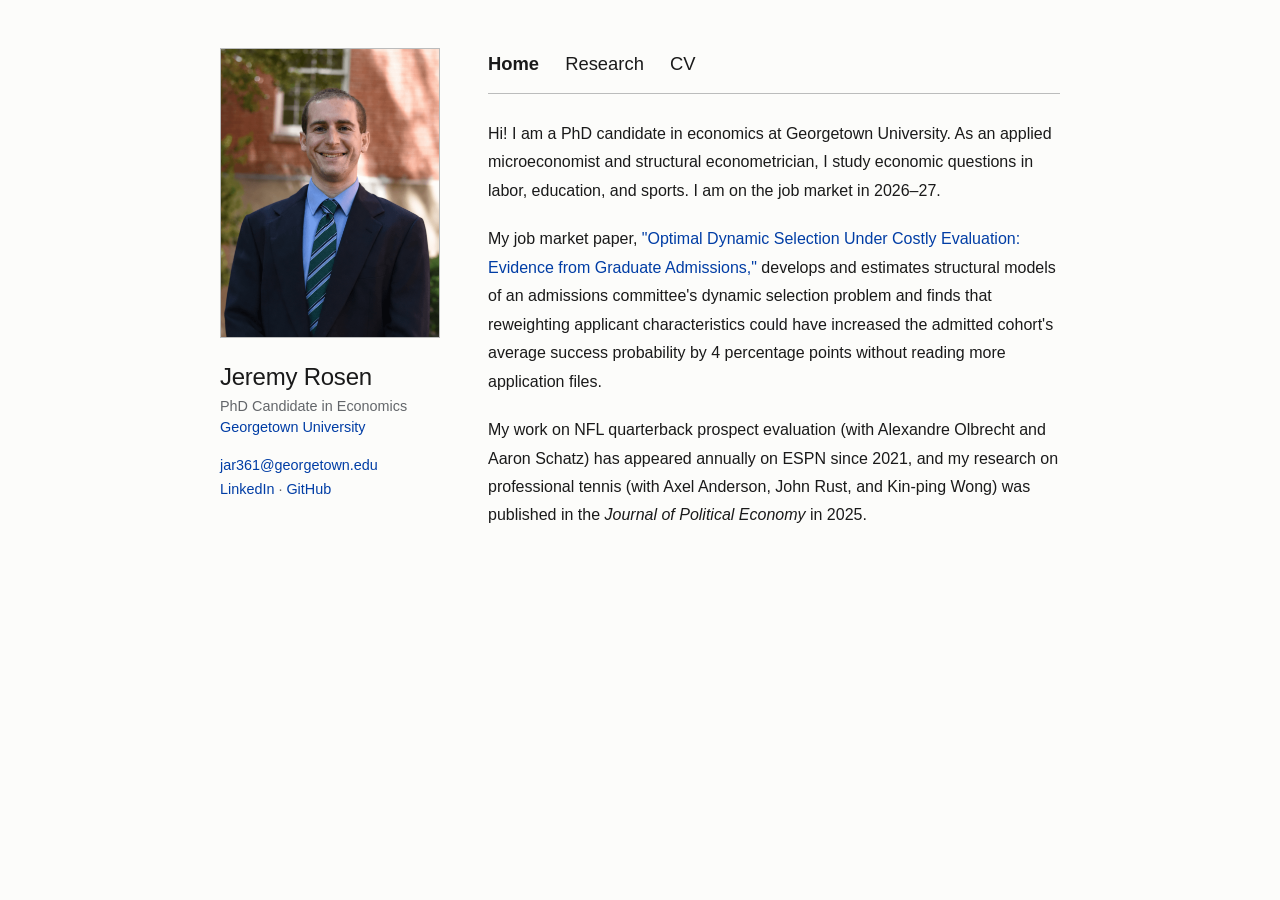
==== index.html @ a0875549 "Update index.html" ====
<!DOCTYPE html>
<html lang="en">
<head>
    <meta charset="UTF-8">
    <meta name="viewport" content="width=device-width, initial-scale=1.0">
    <meta name="google-site-verification" content="pGSFCC_psG8uf5l2rRlfLcT0T4c5P7jHb2iBb4jefEI" />

    <title>Jeremy Rosen</title>
    <meta name="description" content="Jeremy Rosen: PhD Candidate in Economics, Georgetown University">
    <link rel="canonical" href="https://jeremyarosen.com/">

    <meta property="og:type" content="website">
    <meta property="og:site_name" content="Jeremy Rosen">
    <meta property="og:title" content="Jeremy Rosen">
    <meta property="og:description" content="Jeremy Rosen: PhD Candidate in Economics, Georgetown University">
    <meta property="og:url" content="https://jeremyarosen.com/">
    <meta property="og:image" content="https://jeremyarosen.com/photo.png">

    <meta name="twitter:card" content="summary">
    <meta name="twitter:title" content="Jeremy Rosen">
    <meta name="twitter:description" content="Jeremy Rosen: PhD Candidate in Economics, Georgetown University">
    <meta name="twitter:image" content="https://jeremyarosen.com/photo.png">

    <link rel="icon" href="/favicon.ico" sizes="any">
    <link rel="icon" type="image/png" sizes="512x512" href="/android-chrome-512x512.png">
    <link rel="icon" type="image/png" sizes="192x192" href="/android-chrome-192x192.png">
    <link rel="icon" type="image/png" sizes="32x32" href="/favicon-32x32.png">
    <link rel="icon" type="image/png" sizes="16x16" href="/favicon-16x16.png">
    <link rel="apple-touch-icon" sizes="180x180" href="/apple-touch-icon.png">
    <link rel="manifest" href="/site.webmanifest">
    <meta name="theme-color" content="#003DA5">

    <link rel="stylesheet" href="style.css">

    <script type="application/ld+json">
    {
      "@context": "https://schema.org",
      "@graph": [
        {
          "@type": "WebSite",
          "@id": "https://jeremyarosen.com/#website",
          "url": "https://jeremyarosen.com/",
          "name": "Jeremy Rosen",
          "inLanguage": "en"
        },
        {
          "@type": "Person",
          "@id": "https://jeremyarosen.com/#person",
          "name": "Jeremy Rosen",
          "alternateName": "Jeremy A. Rosen",
          "url": "https://jeremyarosen.com/",
          "image": "https://jeremyarosen.com/photo.png",
          "jobTitle": "PhD Candidate in Economics",
          "affiliation": {
            "@type": "CollegeOrUniversity",
            "name": "Georgetown University",
            "url": "https://econ.georgetown.edu/"
          },
          "email": "mailto:jar361@georgetown.edu",
          "sameAs": [
            "https://www.linkedin.com/in/jeremy-rosen/"
          ]
        }
      ]
    }
    </script>
</head>
<body>

<div class="wrapper">

    <!-- ═══ Sidebar (same on every page) ═══ -->
    <div class="sidebar">
        <img src="photo.png" alt="Jeremy Rosen">
        <div class="sidebar-text">
            <h1>Jeremy Rosen</h1>
            <div class="affiliation">
                PhD Candidate in Economics<br>
                <a href="https://econ.georgetown.edu/">Georgetown University</a>
            </div>
            <div class="contact">
                <a href="mailto:jar361@georgetown.edu">jar361@georgetown.edu</a><br>
                <a href="https://www.linkedin.com/in/jeremy-rosen/">LinkedIn</a> · <a href="https://github.com/JRTennis">GitHub</a>
            </div>
        </div>
    </div>

    <!-- ═══ Content ═══ -->
    <div class="content">

        <nav class="content-nav">
            <a href="index.html" class="active">Home</a>
            <a href="research.html">Research</a>
            <a href="cv.pdf">CV</a>
        </nav>

        <div class="intro">
            <p>
                Hi! I am a PhD candidate in economics at Georgetown University.
                As an applied microeconomist and structural econometrician, I study economic questions
                in labor, education, and sports. I am on the job market in 2026–27.
            </p>
            <p>
                My job market paper, <a href="https://jeremyarosen.com/papers/grad_admissions_paper.pdf">"Optimal Dynamic Selection Under Costly Evaluation:
                Evidence from Graduate Admissions,"</a> develops and estimates structural models
                of an admissions committee's dynamic selection problem and finds that reweighting applicant characteristics
                could have increased the admitted cohort's average success probability by 4 percentage points without reading more application files.
            </p>
            <p>
                My work on NFL quarterback prospect evaluation (with Alexandre Olbrecht and Aaron Schatz) has appeared annually on ESPN since 2021, 
                and my research on professional tennis (with Axel Anderson, John Rust, and Kin-ping Wong) was published in the <em>Journal of Political Economy</em> in 2025.
            </p>
        </div>

    </div>

</div>

</body>
</html>
---- style.css ----
/*
 * ─── CUSTOMIZE: Main settings ───
 */
:root {
    --link-color: #003DA5;        /* Georgetown Pantone 293 */
    --link-hover: #003DA5;
    --text-color: #1A1A1A;        
    --text-light: #1A1A1A;        
    --text-muted: #63666A;        /* Georgetown Cool Gray 10 */
    --border: #BBBCBC;            /* Georgetown Cool Gray 4 */
    --bg: #FCFCFA;                /* Georgetown Pantone 7527,  10% tint */
    --sidebar-width: 220px;
    --content-max: 620px;
    --gap: 3rem;
}

* { margin: 0; padding: 0; box-sizing: border-box; }

body {
    font-family: -apple-system, BlinkMacSystemFont, "Segoe UI", Roboto, "Helvetica Neue", Arial, sans-serif;
    font-size: 1rem;
    line-height: 1.72;
    color: var(--text-color);
    background: var(--bg);
    -webkit-font-smoothing: antialiased;
}

a {
    color: var(--link-color);
    text-decoration: none;
    border-bottom: 1px solid transparent;
    transition: border-color 0.15s ease;
}

a:hover {
    border-bottom-color: var(--link-color);
    color: var(--link-hover);
}

/* ─── Layout: sidebar + content ─── */
.wrapper {
    display: flex;
    gap: var(--gap);
    max-width: calc(var(--sidebar-width) + var(--gap) + var(--content-max));
    margin: 3rem auto;
    padding: 0 1.5rem;
}

/* ─── Sidebar ─── */
.sidebar {
    width: var(--sidebar-width);
    flex-shrink: 0;
    position: sticky;
    top: 2rem;
    align-self: flex-start;
}

.sidebar img {
    width: 100%;
    height: auto;
    border: 1px solid var(--border);
    margin-bottom: 1rem;
}

.sidebar h1 {
    font-size: 1.5rem;
    font-weight: normal;
    line-height: 1.25;
    margin-bottom: 0.25rem;
    letter-spacing: -0.01em;
}

.sidebar .affiliation {
    font-size: 0.9rem;
    color: var(--text-muted);
    margin-bottom: 1rem;
    line-height: 1.45;
}

.sidebar .contact {
    font-size: 0.9rem;
    color: var(--text-muted);
    line-height: 1.65;
    margin-bottom: 0;
}

.sidebar .contact a {
    border-bottom: none;
}

.sidebar .contact a:hover {
    border-bottom: 1px solid var(--link-color);
}

/* ─── Main content ─── */
.content {
    flex: 1;
    max-width: var(--content-max);
    min-width: 0;
}

/* ─── Content navigation ─── */
.content-nav {
    border-bottom: 1px solid var(--border);
    padding-bottom: 0.85rem;
    margin-bottom: 1.6rem;
}

.content-nav a {
    display: inline-block;
    margin-right: 1.35rem;
    font-size: 1.15rem;
    color: var(--text-light);
    border-bottom: none;
    transition: color 0.15s ease;
}

.content-nav a:hover {
    color: var(--link-color);
}

.content-nav a.active {
    color: var(--text-color);
    font-weight: bold;
}

.content-nav a:last-child {
    margin-right: 0;
}

/* ─── Section headings ─── */
.content h2 {
    font-size: 1.15rem;
    font-weight: bold;
    margin-top: 2.25rem;
    margin-bottom: 0.75rem;
    padding-bottom: 0.3rem;
    border-bottom: 1px solid var(--border);
    letter-spacing: -0.005em;
    line-height: 1.3;
}

.content h2:first-child {
    margin-top: 0;
}

/* ─── Intro text (home page) ─── */
.intro {
    font-size: 1rem;
    line-height: 1.78;
    color: var(--text-color);
}

.intro p {
    margin-bottom: 1.25rem;
}

.intro p:last-child {
    margin-bottom: 0;
}

/* ─── Papers ─── */
.paper {
    margin-bottom: 1.6rem;
}

.paper-title {
    font-weight: normal;
    font-size: 1rem;
    line-height: 1.45;
    margin-bottom: 0.1rem;
}

.paper .coauthors {
    font-size: 0.92rem;
    color: var(--text-light);
    margin-bottom: 0.35rem;
    line-height: 1.45;
}

.paper .venue {
    font-size: 0.92rem;
    color: var(--text-muted);
    font-style: italic;
    margin-bottom: 0.3rem;
    line-height: 1.45;
}

.paper .abstract {
    font-size: 0.975rem;
    color: var(--text-color);
    line-height: 1.68;
    margin-top: 0.2rem;
}

.paper .links {
    font-size: 0.92rem;
    margin-top: 0.35rem;
}

.paper .links a {
    margin-right: 0.8rem;
}

.paper .links a:last-child {
    margin-right: 0;
}

/* ─── Footer ─── */
.footer {
    font-size: 0.85rem;
    color: var(--text-muted);
    margin-top: 2.5rem;
    padding-top: 0.9rem;
    border-top: 1px solid var(--border);
}

/* ─── Mobile ─── */
@media (max-width: 700px) {
    .wrapper {
        flex-direction: column;
        gap: 1.5rem;
        margin: 1.5rem auto;
    }

    .sidebar {
        width: 100%;
        position: static;
        display: flex;
        flex-wrap: wrap;
        gap: 1rem;
        align-items: flex-start;
    }

    .sidebar img {
        width: 130px;
        margin-bottom: 0;
    }

    .sidebar .sidebar-text {
        flex: 1;
        min-width: 200px;
    }

    .content-nav {
        width: 100%;
        display: flex;
        gap: 1rem;
        flex-wrap: wrap;
        border-top: 1px solid var(--border);
        border-bottom: 1px solid var(--border);
        padding: 0.55rem 0;
        margin-bottom: 1.2rem;
    }

    .content-nav a {
        display: inline;
        margin-right: 0;
        font-size: 1.05rem;
    }
}
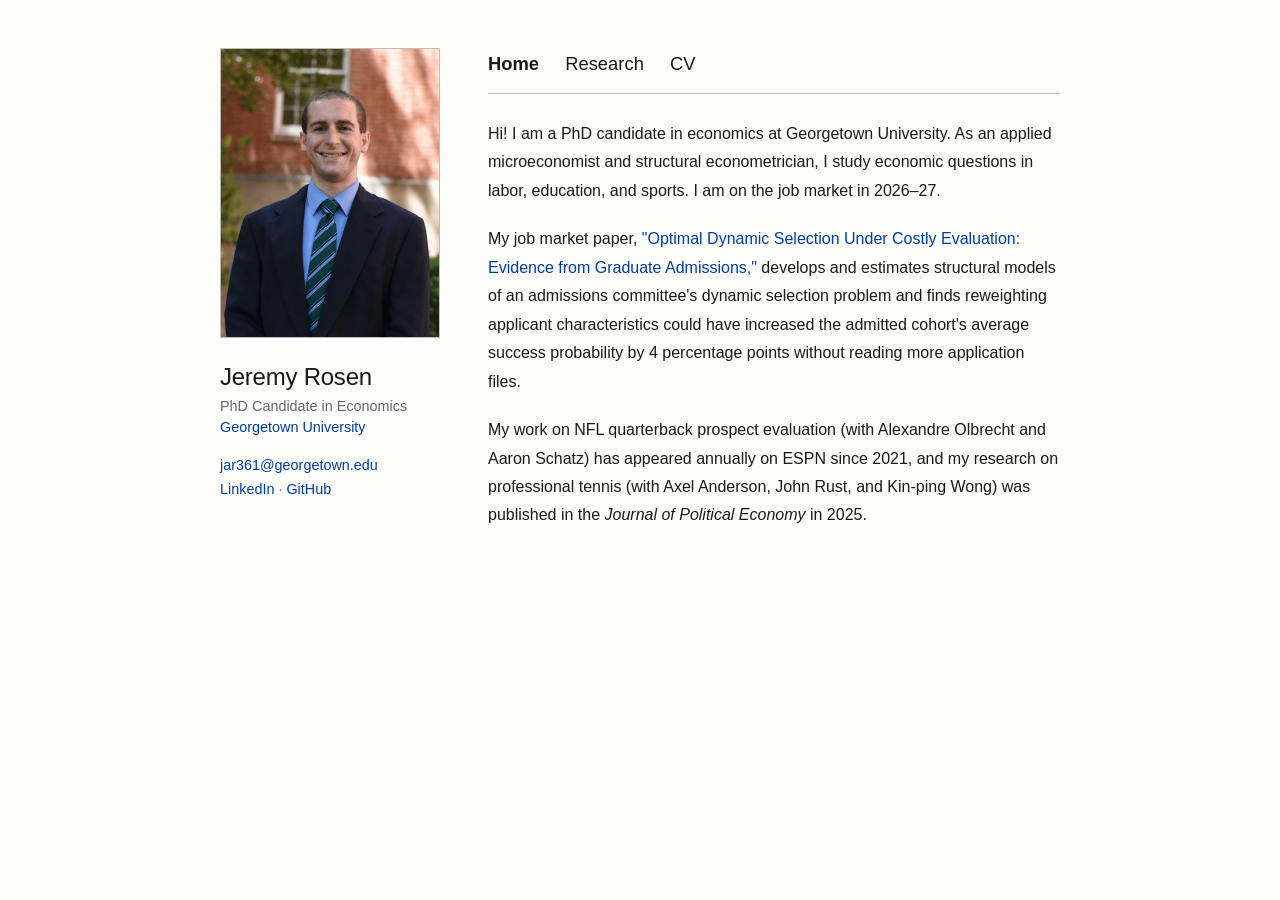
==== commit 284965ac: "Update index.html" ====
--- a/index.html
+++ b/index.html
@@ -103,7 +103,7 @@
             <p>
                 My job market paper, <a href="https://jeremyarosen.com/papers/grad_admissions_paper.pdf">"Optimal Dynamic Selection Under Costly Evaluation:
                 Evidence from Graduate Admissions,"</a> develops and estimates structural models
-                of an admissions committee's dynamic selection problem and finds that reweighting applicant characteristics
+                of an admissions committee's dynamic selection problem and finds reweighting applicant characteristics
                 could have increased the admitted cohort's average success probability by 4 percentage points without reading more application files.
             </p>
             <p>
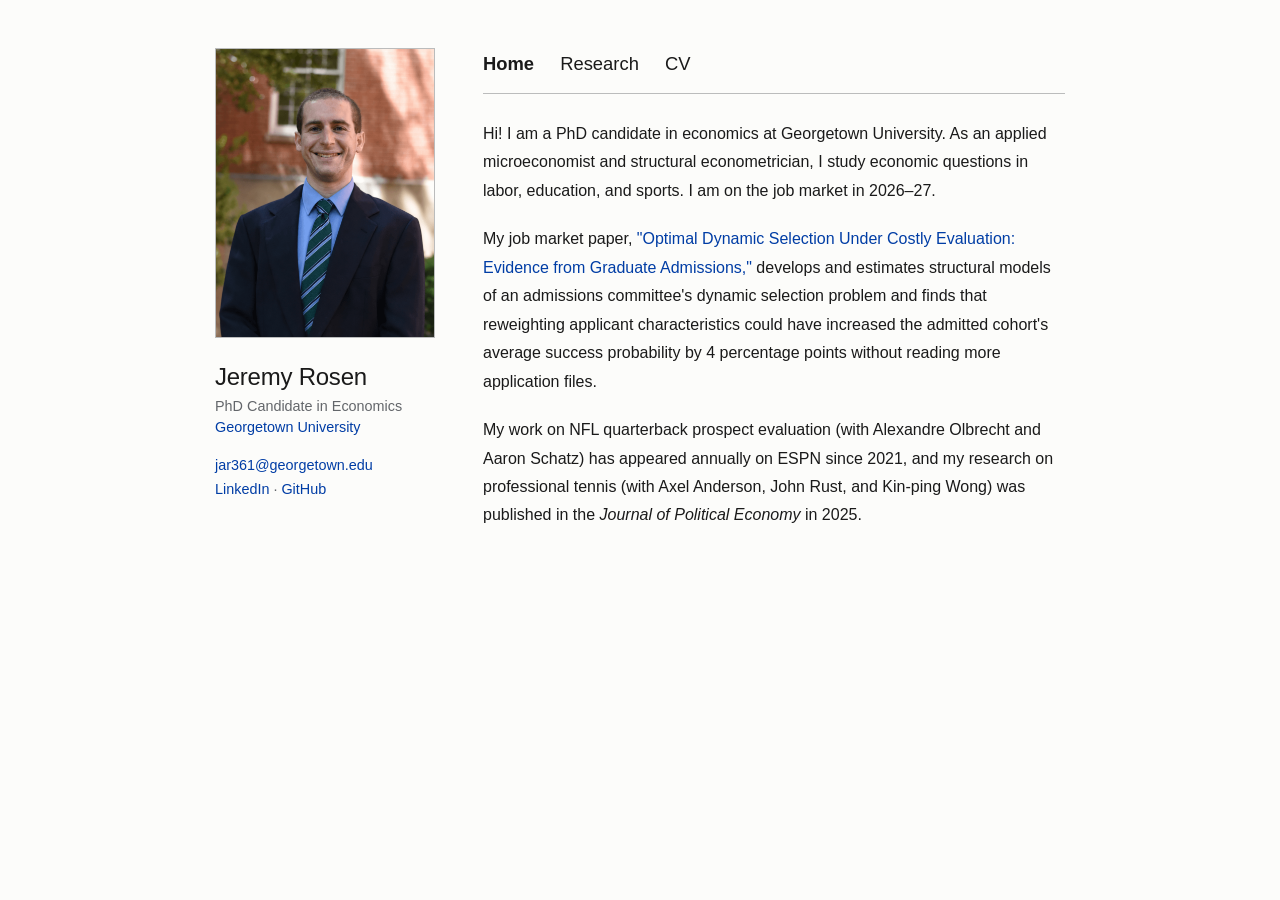
==== commit 8092ba76: "Update index.html" ====
--- a/index.html
+++ b/index.html
@@ -103,7 +103,7 @@
             <p>
                 My job market paper, <a href="https://jeremyarosen.com/papers/grad_admissions_paper.pdf">"Optimal Dynamic Selection Under Costly Evaluation:
                 Evidence from Graduate Admissions,"</a> develops and estimates structural models
-                of an admissions committee's dynamic selection problem and finds reweighting applicant characteristics
+                of an admissions committee's dynamic selection problem and finds that reweighting applicant characteristics
                 could have increased the admitted cohort's average success probability by 4 percentage points without reading more application files.
             </p>
             <p>
--- a/style.css
+++ b/style.css
@@ -10,7 +10,7 @@
     --border: #BBBCBC;            /* Georgetown Cool Gray 4 */
     --bg: #FCFCFA;                /* Georgetown Pantone 7527,  10% tint */
     --sidebar-width: 220px;
-    --content-max: 620px;
+    --content-max: 630px;
     --gap: 3rem;
 }
 
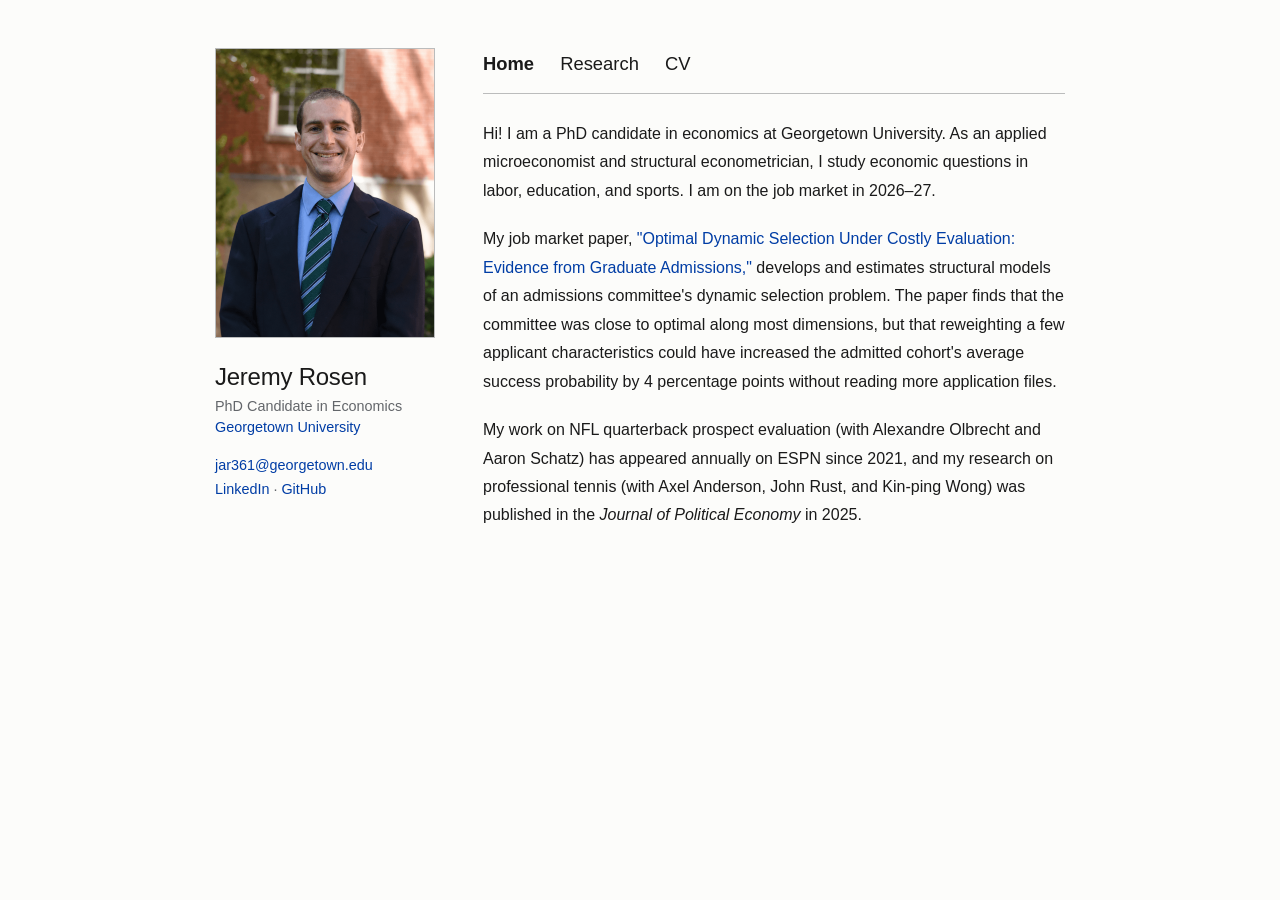
==== commit 3b4d85cd: "Update index.html" ====
--- a/index.html
+++ b/index.html
@@ -102,8 +102,8 @@
             </p>
             <p>
                 My job market paper, <a href="https://jeremyarosen.com/papers/grad_admissions_paper.pdf">"Optimal Dynamic Selection Under Costly Evaluation:
-                Evidence from Graduate Admissions,"</a> develops and estimates structural models
-                of an admissions committee's dynamic selection problem and finds that reweighting applicant characteristics
+                Evidence from Graduate Admissions,"</a> develops and estimates structural models of an admissions committee's dynamic selection problem.
+                The paper finds that the committee was close to optimal along most dimensions, but that reweighting a few applicant characteristics
                 could have increased the admitted cohort's average success probability by 4 percentage points without reading more application files.
             </p>
             <p>
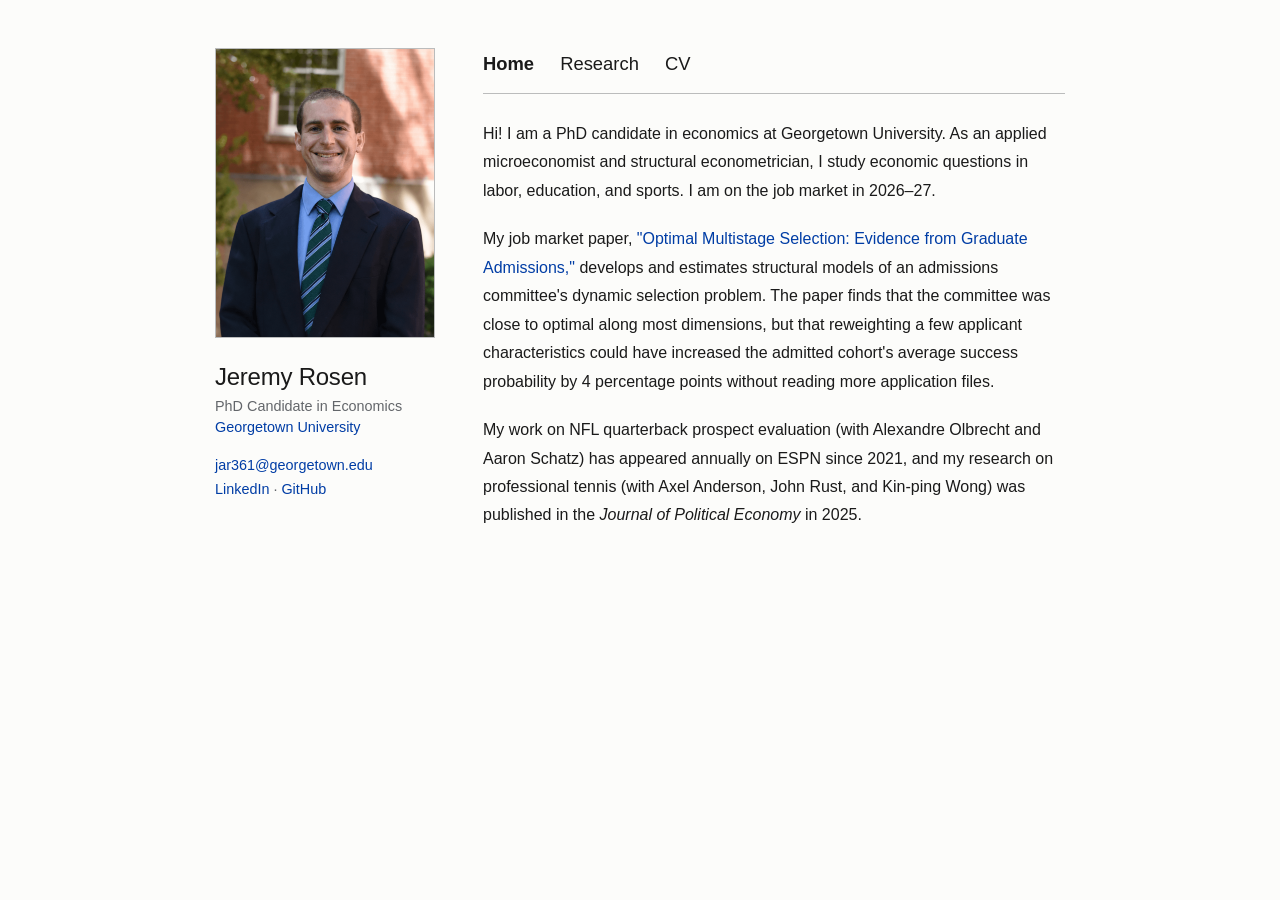
==== commit 04691c37: "Update index.html" ====
--- a/index.html
+++ b/index.html
@@ -101,7 +101,7 @@
                 in labor, education, and sports. I am on the job market in 2026–27.
             </p>
             <p>
-                My job market paper, <a href="https://jeremyarosen.com/papers/grad_admissions_paper.pdf">"Optimal Dynamic Selection Under Costly Evaluation:
+                My job market paper, <a href="https://jeremyarosen.com/papers/grad_admissions_paper.pdf">"Optimal Multistage Selection:
                 Evidence from Graduate Admissions,"</a> develops and estimates structural models of an admissions committee's dynamic selection problem.
                 The paper finds that the committee was close to optimal along most dimensions, but that reweighting a few applicant characteristics
                 could have increased the admitted cohort's average success probability by 4 percentage points without reading more application files.
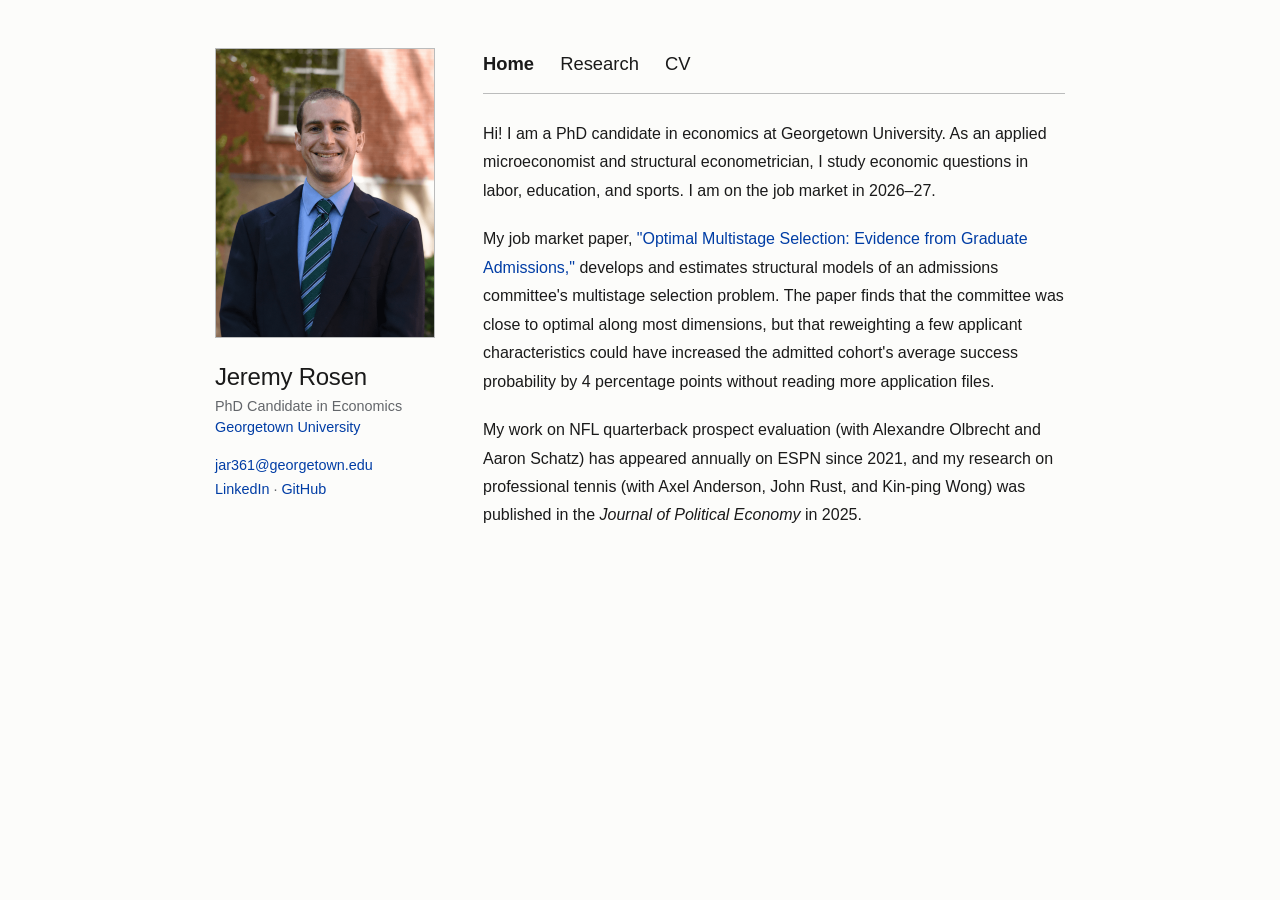
==== commit 7fc12699: "Update index.html" ====
--- a/index.html
+++ b/index.html
@@ -102,7 +102,7 @@
             </p>
             <p>
                 My job market paper, <a href="https://jeremyarosen.com/papers/grad_admissions_paper.pdf">"Optimal Multistage Selection:
-                Evidence from Graduate Admissions,"</a> develops and estimates structural models of an admissions committee's dynamic selection problem.
+                Evidence from Graduate Admissions,"</a> develops and estimates structural models of an admissions committee's multistage selection problem.
                 The paper finds that the committee was close to optimal along most dimensions, but that reweighting a few applicant characteristics
                 could have increased the admitted cohort's average success probability by 4 percentage points without reading more application files.
             </p>
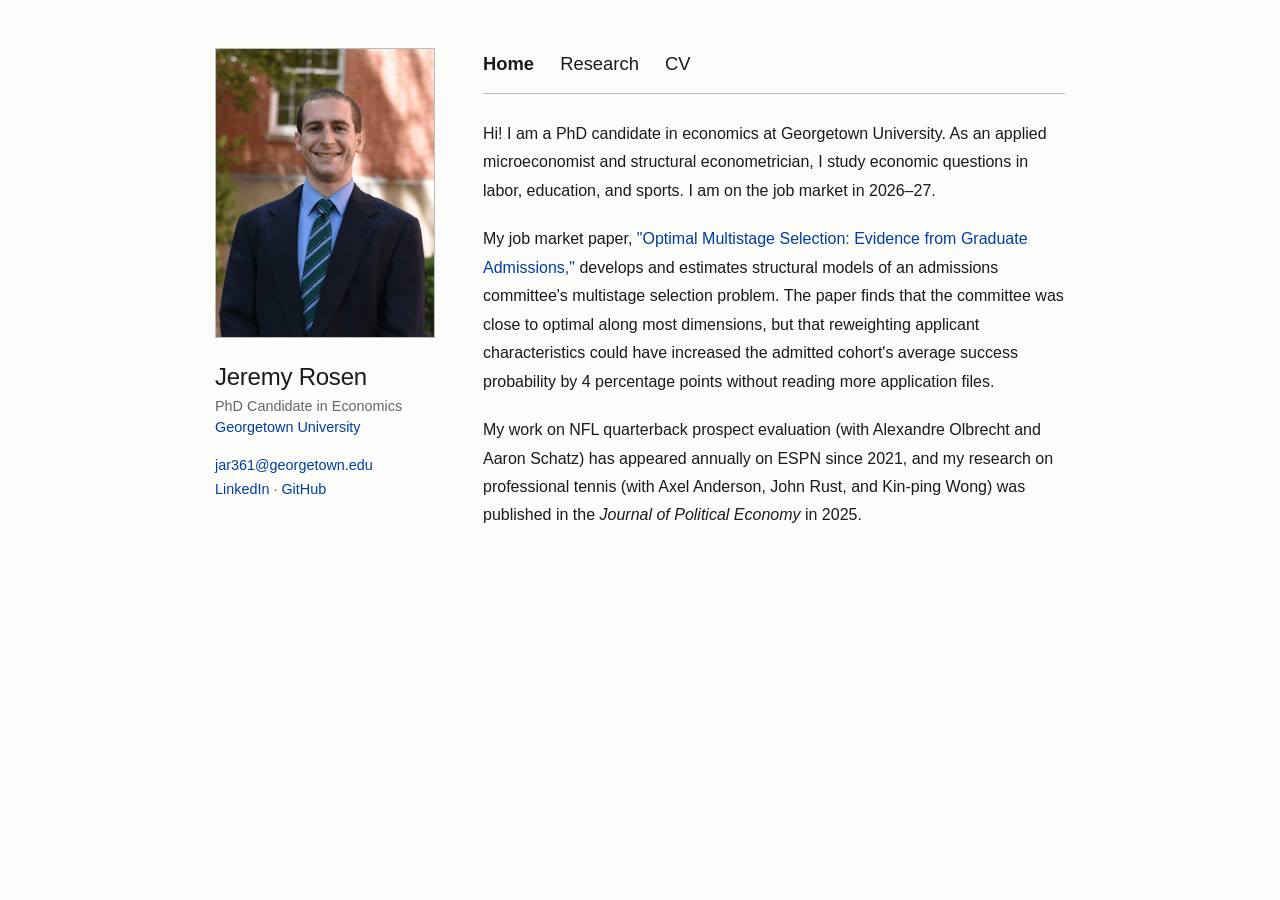
==== commit 6f7f9445: "Update index.html" ====
--- a/index.html
+++ b/index.html
@@ -103,7 +103,7 @@
             <p>
                 My job market paper, <a href="https://jeremyarosen.com/papers/grad_admissions_paper.pdf">"Optimal Multistage Selection:
                 Evidence from Graduate Admissions,"</a> develops and estimates structural models of an admissions committee's multistage selection problem.
-                The paper finds that the committee was close to optimal along most dimensions, but that reweighting a few applicant characteristics
+                The paper finds that the committee was close to optimal along most dimensions, but that reweighting applicant characteristics
                 could have increased the admitted cohort's average success probability by 4 percentage points without reading more application files.
             </p>
             <p>
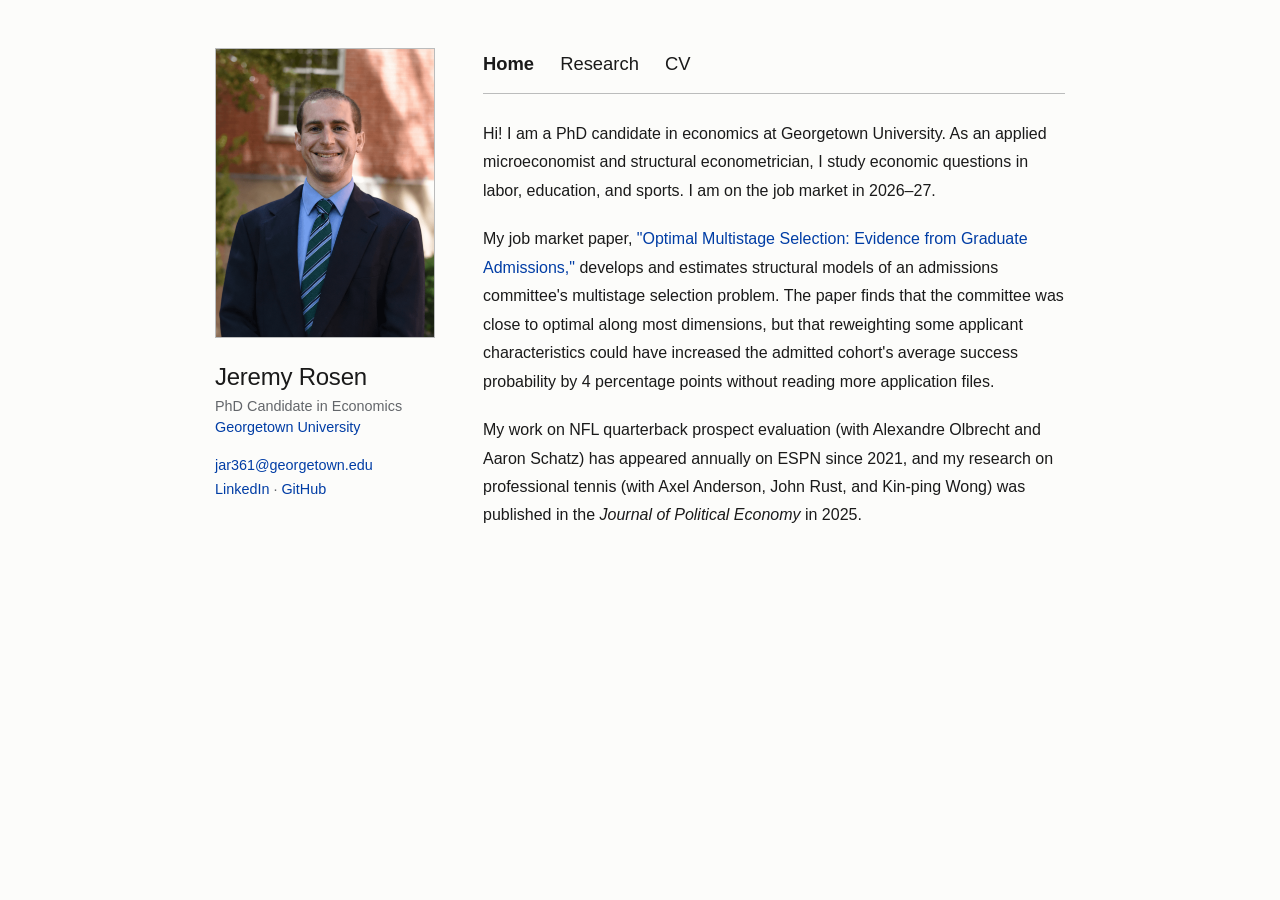
==== commit c17b0b70: "Update index.html" ====
--- a/index.html
+++ b/index.html
@@ -103,7 +103,7 @@
             <p>
                 My job market paper, <a href="https://jeremyarosen.com/papers/grad_admissions_paper.pdf">"Optimal Multistage Selection:
                 Evidence from Graduate Admissions,"</a> develops and estimates structural models of an admissions committee's multistage selection problem.
-                The paper finds that the committee was close to optimal along most dimensions, but that reweighting applicant characteristics
+                The paper finds that the committee was close to optimal along most dimensions, but that reweighting some applicant characteristics
                 could have increased the admitted cohort's average success probability by 4 percentage points without reading more application files.
             </p>
             <p>
